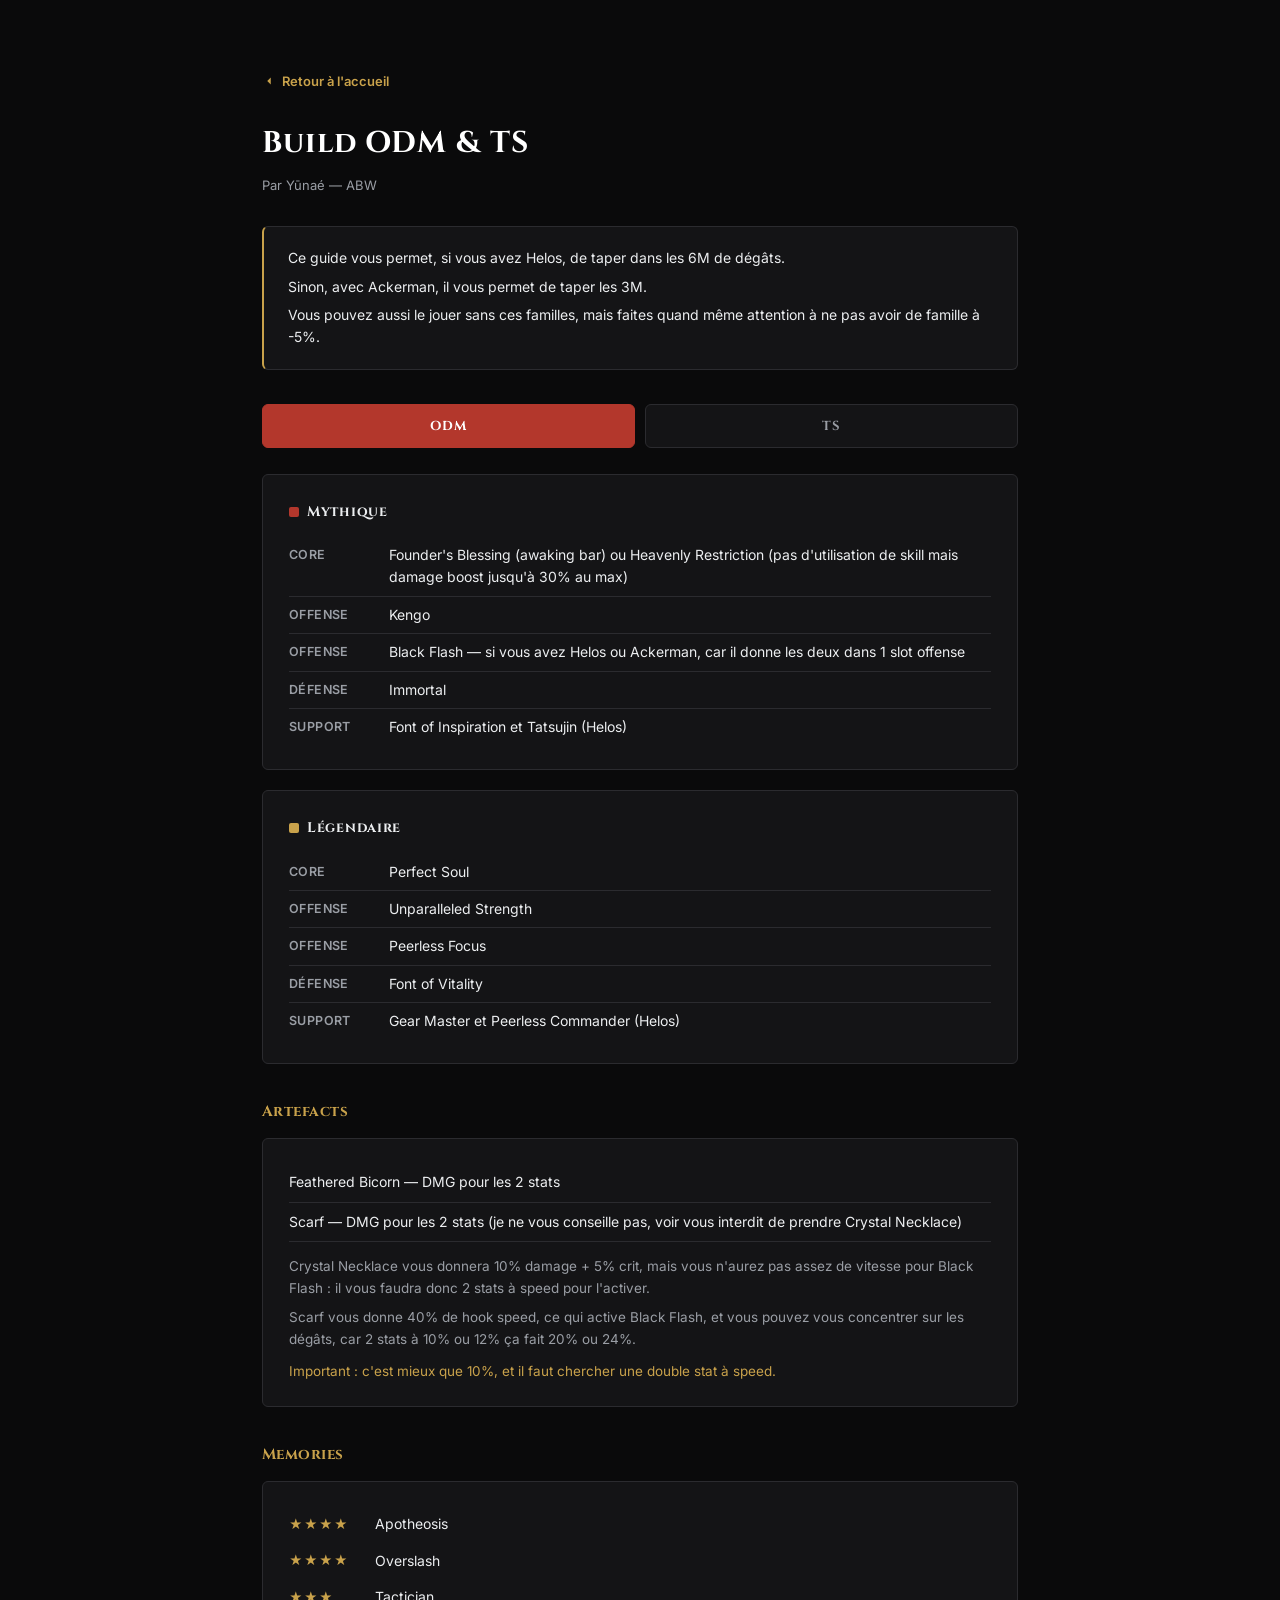
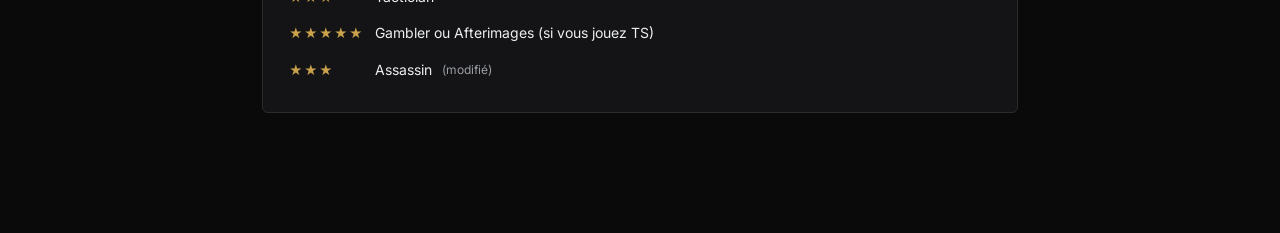
==== build.html @ 27827b83 "Add files via upload" ====
<!DOCTYPE html>
<html lang="fr">
<head>
<meta charset="UTF-8">
<meta name="viewport" content="width=device-width, initial-scale=1.0">
<title>ABW SITE — Build</title>
<link rel="stylesheet" href="style.css">
<style>
  .guide-wrap{max-width:820px;margin:0 auto;padding:70px 32px 100px;}
  .back-link{display:inline-flex;align-items:center;gap:6px;color:var(--gold);font-size:13px;font-weight:600;margin-bottom:28px;}
  .back-link svg{width:14px;height:14px;fill:var(--gold);transform:rotate(180deg);}
  .guide-wrap h1{font-size:30px;color:#fff;margin-bottom:8px;}
  .guide-meta{color:var(--text-muted);font-size:13px;margin-bottom:30px;}

  .info-block{background:var(--surface);border:1px solid var(--border);border-left:2px solid var(--gold);border-radius:6px;padding:20px 24px;margin-bottom:34px;}
  .info-block p{font-size:14px;color:var(--text);margin-bottom:6px;}
  .info-block p:last-child{margin-bottom:0;}

  .tabs{display:flex;gap:10px;margin-bottom:26px;}
  .tab-btn{flex:1;background:var(--surface);border:1px solid var(--border);color:var(--text-muted);font-family:'Cinzel',serif;font-weight:700;letter-spacing:0.08em;font-size:13px;padding:12px;border-radius:6px;cursor:pointer;transition:all .15s ease;}
  .tab-btn.active{background:var(--accent);color:#fff;border-color:var(--accent);}
  .tab-btn:hover:not(.active){background:var(--surface-2);color:#fff;}

  .tab-panel{display:none;}
  .tab-panel.active{display:block;}

  .rarity-block{background:var(--surface);border:1px solid var(--border);border-radius:6px;padding:24px 26px;margin-bottom:20px;}
  .rarity-title{display:inline-flex;align-items:center;gap:8px;font-family:'Cinzel',serif;font-weight:700;font-size:14px;letter-spacing:0.05em;margin-bottom:14px;}
  .dot{width:10px;height:10px;border-radius:2px;display:inline-block;}
  .dot.myth{background:var(--accent);}
  .dot.leg{background:var(--gold);}

  .perk-row{display:flex;gap:10px;padding:7px 0;border-bottom:1px solid var(--border);font-size:14px;}
  .perk-row:last-child{border-bottom:none;}
  .perk-slot{color:var(--text-muted);min-width:90px;font-weight:600;font-size:12.5px;text-transform:uppercase;letter-spacing:0.03em;padding-top:1px;}
  .perk-name{color:var(--text);}

  .sub-title{font-size:15px;color:var(--gold);font-family:'Cinzel',serif;font-weight:700;margin:36px 0 14px;letter-spacing:0.03em;}

  .artefact-row{display:flex;gap:10px;padding:8px 0;border-bottom:1px solid var(--border);font-size:14px;}
  .artefact-row:last-child{border-bottom:none;}

  .memory-row{display:flex;align-items:center;gap:10px;padding:7px 0;font-size:14px;}
  .stars{color:var(--gold);letter-spacing:1px;font-size:13px;min-width:76px;}
</style>
</head>
<body>

<div class="guide-wrap">
  <a class="back-link" href="index.html">
    <svg viewBox="0 0 24 24"><path d="M9 18l6-6-6-6v12z"/></svg>
    Retour à l'accueil
  </a>

  <h1>Build ODM &amp; TS</h1>
  <p class="guide-meta">Par Yūnaé — ABW</p>

  <div class="info-block">
    <p>Ce guide vous permet, si vous avez Helos, de taper dans les 6M de dégâts.</p>
    <p>Sinon, avec Ackerman, il vous permet de taper les 3M.</p>
    <p>Vous pouvez aussi le jouer sans ces familles, mais faites quand même attention à ne pas avoir de famille à -5%.</p>
  </div>

  <div class="tabs">
    <button class="tab-btn active" onclick="showTab('odm')" data-tag="odm">ODM</button>
    <button class="tab-btn" onclick="showTab('ts')" data-tag="ts">TS</button>
  </div>

  <div id="tab-odm" class="tab-panel active" data-search="odm perk odm build odm founder's blessing heavenly restriction kengo black flash immortal font of inspiration tatsujin perfect soul unparalleled strength peerless focus font of vitality gear master peerless commander">
    <div class="rarity-block">
      <div class="rarity-title"><span class="dot myth"></span>Mythique</div>
      <div class="perk-row"><span class="perk-slot">Core</span><span class="perk-name">Founder's Blessing (awaking bar) ou Heavenly Restriction (pas d'utilisation de skill mais damage boost jusqu'à 30% au max)</span></div>
      <div class="perk-row"><span class="perk-slot">Offense</span><span class="perk-name">Kengo</span></div>
      <div class="perk-row"><span class="perk-slot">Offense</span><span class="perk-name">Black Flash — si vous avez Helos ou Ackerman, car il donne les deux dans 1 slot offense</span></div>
      <div class="perk-row"><span class="perk-slot">Défense</span><span class="perk-name">Immortal</span></div>
      <div class="perk-row"><span class="perk-slot">Support</span><span class="perk-name">Font of Inspiration et Tatsujin (Helos)</span></div>
    </div>
    <div class="rarity-block">
      <div class="rarity-title"><span class="dot leg"></span>Légendaire</div>
      <div class="perk-row"><span class="perk-slot">Core</span><span class="perk-name">Perfect Soul</span></div>
      <div class="perk-row"><span class="perk-slot">Offense</span><span class="perk-name">Unparalleled Strength</span></div>
      <div class="perk-row"><span class="perk-slot">Offense</span><span class="perk-name">Peerless Focus</span></div>
      <div class="perk-row"><span class="perk-slot">Défense</span><span class="perk-name">Font of Vitality</span></div>
      <div class="perk-row"><span class="perk-slot">Support</span><span class="perk-name">Gear Master et Peerless Commander (Helos)</span></div>
    </div>
  </div>

  <div id="tab-ts" class="tab-panel" data-search="ts perk ts build ts maximum firepower heavenly restriction kengo everlasting flame immortal explosive fortune font of inspiration perfect soul unparalleled strength peerless focus font of vitality munitions master courage catalyst">
    <div class="rarity-block">
      <div class="rarity-title"><span class="dot myth"></span>Mythique</div>
      <div class="perk-row"><span class="perk-slot">Core</span><span class="perk-name">Maximum Firepower ou Heavenly Restriction (pas d'utilisation de skill mais damage boost jusqu'à 30% au max)</span></div>
      <div class="perk-row"><span class="perk-slot">Offense</span><span class="perk-name">Kengo</span></div>
      <div class="perk-row"><span class="perk-slot">Offense</span><span class="perk-name">Everlasting Flame</span></div>
      <div class="perk-row"><span class="perk-slot">Défense</span><span class="perk-name">Immortal</span></div>
      <div class="perk-row"><span class="perk-slot">Support</span><span class="perk-name">Explosive Fortune et Font of Inspiration (Helos)</span></div>
    </div>
    <div class="rarity-block">
      <div class="rarity-title"><span class="dot leg"></span>Légendaire</div>
      <div class="perk-row"><span class="perk-slot">Core</span><span class="perk-name">Perfect Soul</span></div>
      <div class="perk-row"><span class="perk-slot">Offense</span><span class="perk-name">Unparalleled Strength</span></div>
      <div class="perk-row"><span class="perk-slot">Offense</span><span class="perk-name">Peerless Focus</span></div>
      <div class="perk-row"><span class="perk-slot">Défense</span><span class="perk-name">Font of Vitality</span></div>
      <div class="perk-row"><span class="perk-slot">Support</span><span class="perk-name">Munitions Master et Courage Catalyst (Helos)</span></div>
    </div>
  </div>

  <div class="sub-title">Artefacts</div>
  <div class="rarity-block" data-search="artefacts feathered bicorn scarf crystal necklace">
    <div class="artefact-row">Feathered Bicorn — DMG pour les 2 stats</div>
    <div class="artefact-row">Scarf — DMG pour les 2 stats (je ne vous conseille pas, voir vous interdit de prendre Crystal Necklace)</div>
    <p style="font-size:13.5px;color:var(--text-muted);margin-top:14px;">Crystal Necklace vous donnera 10% damage + 5% crit, mais vous n'aurez pas assez de vitesse pour Black Flash : il vous faudra donc 2 stats à speed pour l'activer.</p>
    <p style="font-size:13.5px;color:var(--text-muted);margin-top:8px;">Scarf vous donne 40% de hook speed, ce qui active Black Flash, et vous pouvez vous concentrer sur les dégâts, car 2 stats à 10% ou 12% ça fait 20% ou 24%.</p>
    <p style="font-size:13.5px;color:var(--gold);margin-top:10px;">Important : c'est mieux que 10%, et il faut chercher une double stat à speed.</p>
  </div>

  <div class="sub-title">Memories</div>
  <div class="rarity-block" data-search="memories apotheosis overslash tactician gambler afterimages assassin">
    <div class="memory-row"><span class="stars">★★★★</span>Apotheosis</div>
    <div class="memory-row"><span class="stars">★★★★</span>Overslash</div>
    <div class="memory-row"><span class="stars">★★★</span>Tactician</div>
    <div class="memory-row"><span class="stars">★★★★★</span>Gambler ou Afterimages (si vous jouez TS)</div>
    <div class="memory-row"><span class="stars">★★★</span>Assassin <span style="color:var(--text-muted);font-size:12px;">(modifié)</span></div>
  </div>

</div>

<script>
function showTab(name){
  document.querySelectorAll('.tab-panel').forEach(p => p.classList.remove('active'));
  document.querySelectorAll('.tab-btn').forEach(b => b.classList.remove('active'));
  document.getElementById('tab-' + name).classList.add('active');
  document.querySelector('.tab-btn[data-tag="' + name + '"]').classList.add('active');
}
window.addEventListener('DOMContentLoaded', () => {
  const hash = window.location.hash.replace('#tab-','').replace('#','');
  if(hash === 'ts'){ showTab('ts'); }
});
</script>

</body>
</html>
---- style.css ----
@import url('https://fonts.googleapis.com/css2?family=Cinzel:wght@500;700&family=Inter:wght@400;500;600&display=swap');

:root{
  --bg:#0a0a0b;
  --surface:#141416;
  --surface-2:#1c1c1f;
  --border:#2b2b2f;
  --text:#eceef0;
  --text-muted:#9a9ea5;
  --accent:#b3372c;
  --accent-hover:#c94436;
  --gold:#c9a24b;
}

*{box-sizing:border-box;margin:0;padding:0;}

body{
  background:var(--bg);
  color:var(--text);
  font-family:'Inter',sans-serif;
  line-height:1.6;
}

h1,h2,h3{
  font-family:'Cinzel',serif;
  font-weight:700;
  letter-spacing:0.03em;
}

a{color:inherit;text-decoration:none;}

/* ---------- HERO ---------- */
.hero{
  position:relative;
  min-height:78vh;
  background:url('assets/banner.png') center center / cover no-repeat;
  display:flex;
  align-items:flex-end;
}

.hero::before{
  content:"";
  position:absolute;
  inset:0;
  background:linear-gradient(180deg, rgba(10,10,11,0.15) 0%, rgba(10,10,11,0.55) 55%, rgba(10,10,11,0.96) 100%);
}

.hero-content{
  position:relative;
  z-index:1;
  width:100%;
  max-width:1100px;
  margin:0 auto;
  padding:0 32px 56px;
  display:flex;
  flex-direction:column;
  align-items:flex-start;
  gap:18px;
}

.eyebrow{
  font-size:12px;
  letter-spacing:0.25em;
  text-transform:uppercase;
  color:var(--gold);
  font-weight:600;
}

.hero h1{
  font-size:clamp(34px,5vw,56px);
  color:#fff;
  text-shadow:0 2px 18px rgba(0,0,0,0.6);
}

.hero p{
  max-width:560px;
  color:var(--text-muted);
  font-size:15px;
}

.discord-btn{
  display:inline-flex;
  align-items:center;
  gap:10px;
  background:var(--accent);
  color:#fff;
  padding:13px 26px;
  border-radius:4px;
  font-weight:600;
  font-size:14px;
  letter-spacing:0.02em;
  border:1px solid rgba(255,255,255,0.08);
  transition:background 0.15s ease;
}
.discord-btn:hover{background:var(--accent-hover);}
.discord-btn svg{width:18px;height:18px;fill:#fff;}

/* ---------- WING DIVIDER ---------- */
.wing-divider{
  display:block;
  width:100%;
  height:34px;
}
.wing-divider svg{width:100%;height:100%;display:block;}
.wing-divider path{fill:var(--surface);}

/* ---------- SEARCH ---------- */
.search-section{
  background:var(--surface);
  padding:34px 32px 44px;
}
.search-wrap{
  max-width:640px;
  margin:0 auto;
  display:flex;
  align-items:center;
  gap:10px;
  background:var(--surface-2);
  border:1px solid var(--border);
  border-radius:6px;
  padding:0 16px;
  height:48px;
}
.search-wrap svg{width:17px;height:17px;flex-shrink:0;opacity:0.55;}
.search-wrap input{
  flex:1;
  height:100%;
  background:transparent;
  border:none;
  outline:none;
  color:var(--text);
  font-size:14px;
  font-family:'Inter',sans-serif;
}
.search-wrap input::placeholder{color:var(--text-muted);}

/* ---------- CATEGORIES ---------- */
.categories{
  background:var(--bg);
  padding:20px 32px 90px;
}
.categories-inner{
  max-width:1100px;
  margin:0 auto;
}
.section-label{
  font-size:12px;
  letter-spacing:0.2em;
  text-transform:uppercase;
  color:var(--gold);
  font-weight:600;
  margin-bottom:10px;
}
.section-title{
  font-size:26px;
  margin-bottom:36px;
}

.grid{
  display:grid;
  grid-template-columns:repeat(3,1fr);
  gap:1px;
  background:var(--border);
  border:1px solid var(--border);
}

.card{
  background:var(--bg);
  padding:30px 26px;
  display:flex;
  flex-direction:column;
  gap:12px;
  transition:background 0.15s ease;
}
.card:hover{background:var(--surface);}

.card-index{
  font-family:'Cinzel',serif;
  font-size:12px;
  letter-spacing:0.15em;
  color:var(--accent);
  font-weight:700;
}

.card h3{
  font-size:18px;
  color:#fff;
}

.card p{
  font-size:13.5px;
  color:var(--text-muted);
  flex:1;
}

.card-link{
  font-size:12.5px;
  font-weight:600;
  letter-spacing:0.03em;
  color:var(--gold);
  display:inline-flex;
  align-items:center;
  gap:6px;
  margin-top:4px;
}
.card-link svg{width:12px;height:12px;fill:var(--gold);}

/* ---------- FOOTER ---------- */
footer{
  border-top:1px solid var(--border);
  padding:26px 32px;
  text-align:center;
  color:var(--text-muted);
  font-size:12.5px;
}

/* ---------- RESPONSIVE ---------- */
@media (max-width:820px){
  .grid{grid-template-columns:repeat(2,1fr);}
}
@media (max-width:560px){
  .grid{grid-template-columns:1fr;}
  .hero{min-height:64vh;}
}

/* ---------- ACCESSIBILITY ---------- */
a:focus-visible,
input:focus-visible,
.discord-btn:focus-visible{
  outline:2px solid var(--gold);
  outline-offset:2px;
}
@media (prefers-reduced-motion: reduce){
  *{transition:none !important;}
}
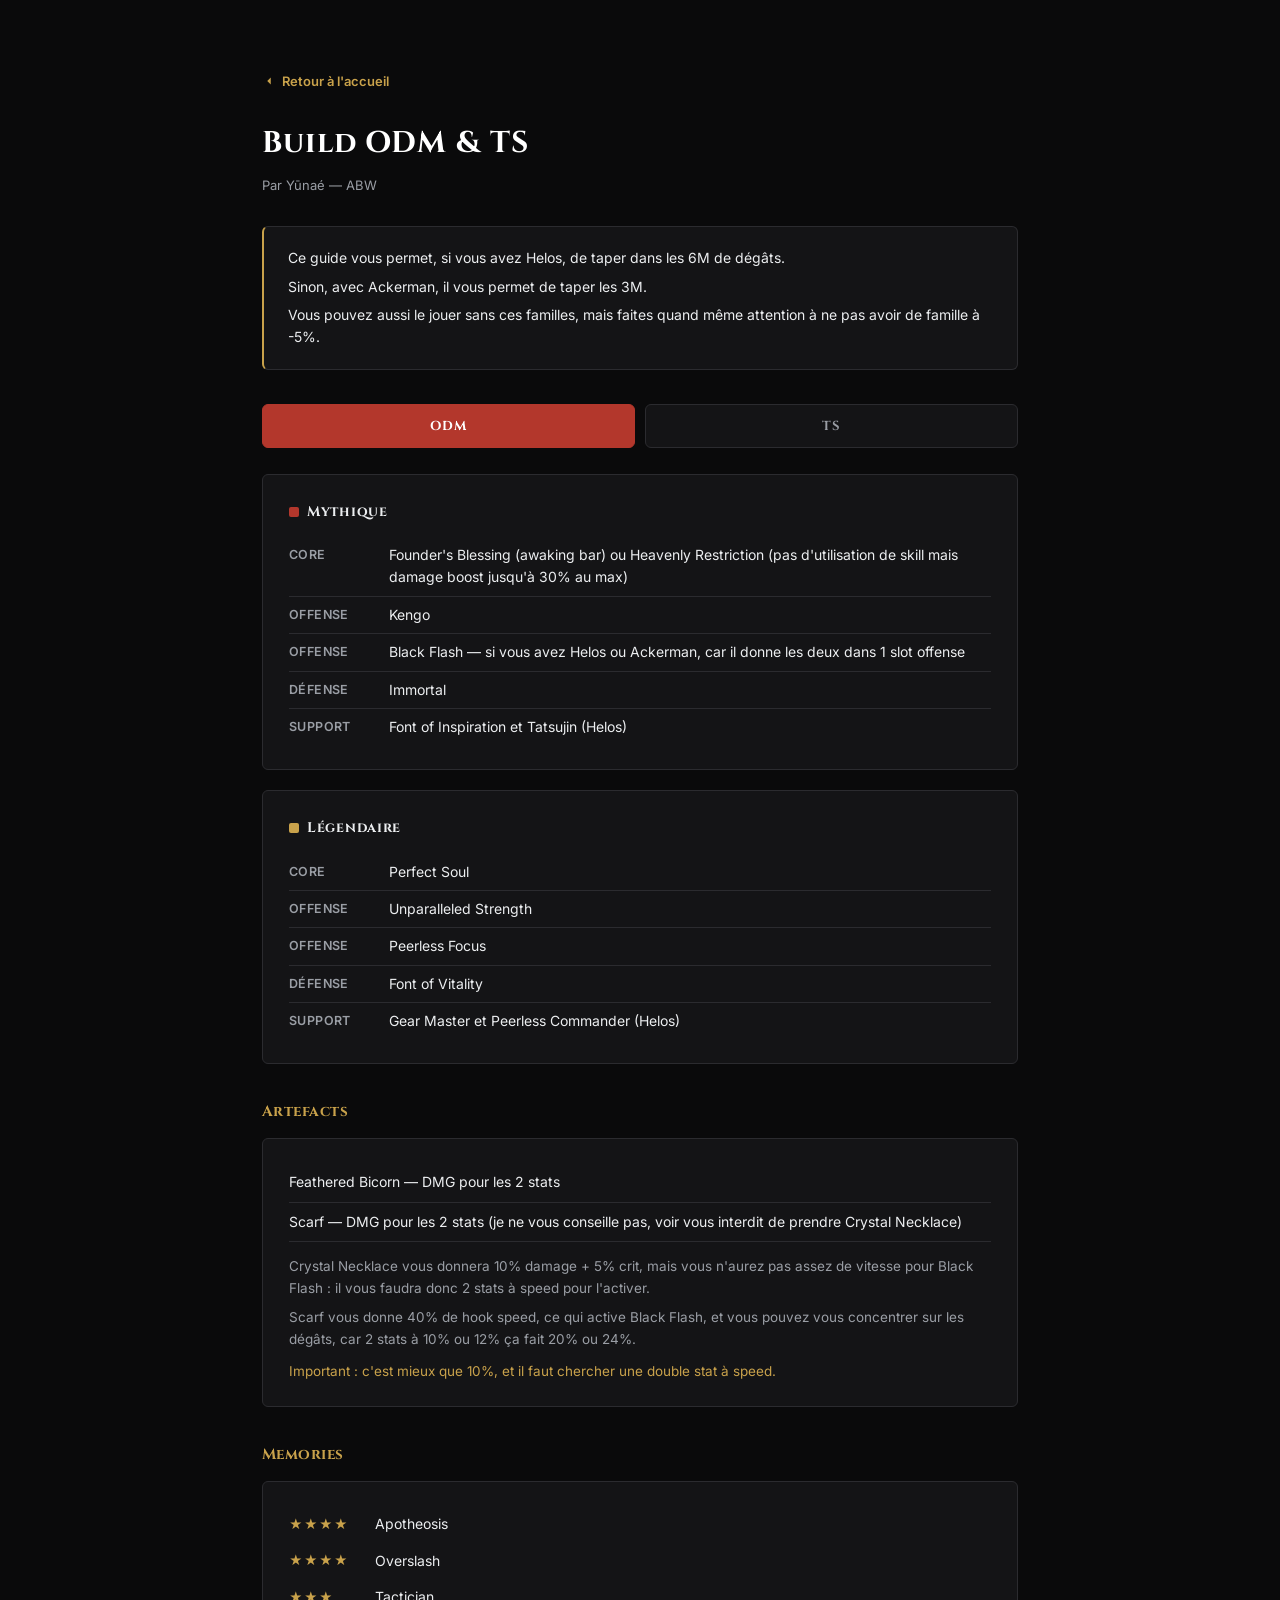
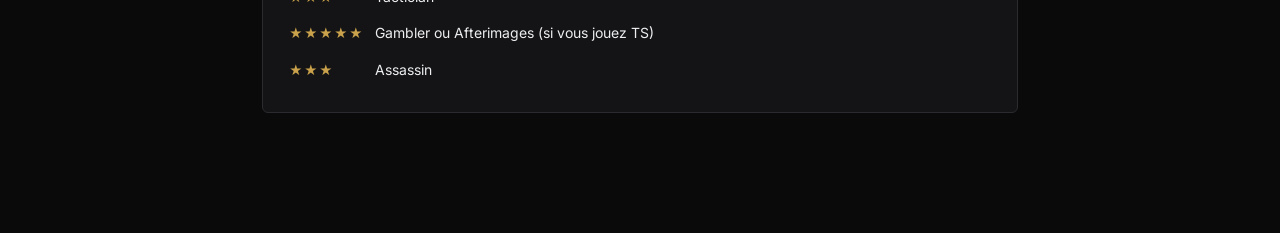
==== commit b1bb9522: "Add files via upload" ====
--- a/build.html
+++ b/build.html
@@ -119,7 +119,7 @@
     <div class="memory-row"><span class="stars">★★★★</span>Overslash</div>
     <div class="memory-row"><span class="stars">★★★</span>Tactician</div>
     <div class="memory-row"><span class="stars">★★★★★</span>Gambler ou Afterimages (si vous jouez TS)</div>
-    <div class="memory-row"><span class="stars">★★★</span>Assassin <span style="color:var(--text-muted);font-size:12px;">(modifié)</span></div>
+    <div class="memory-row"><span class="stars">★★★</span>Assassin <span style="color:var(--text-muted);font-size:12px;"></span></div>
   </div>
 
 </div>
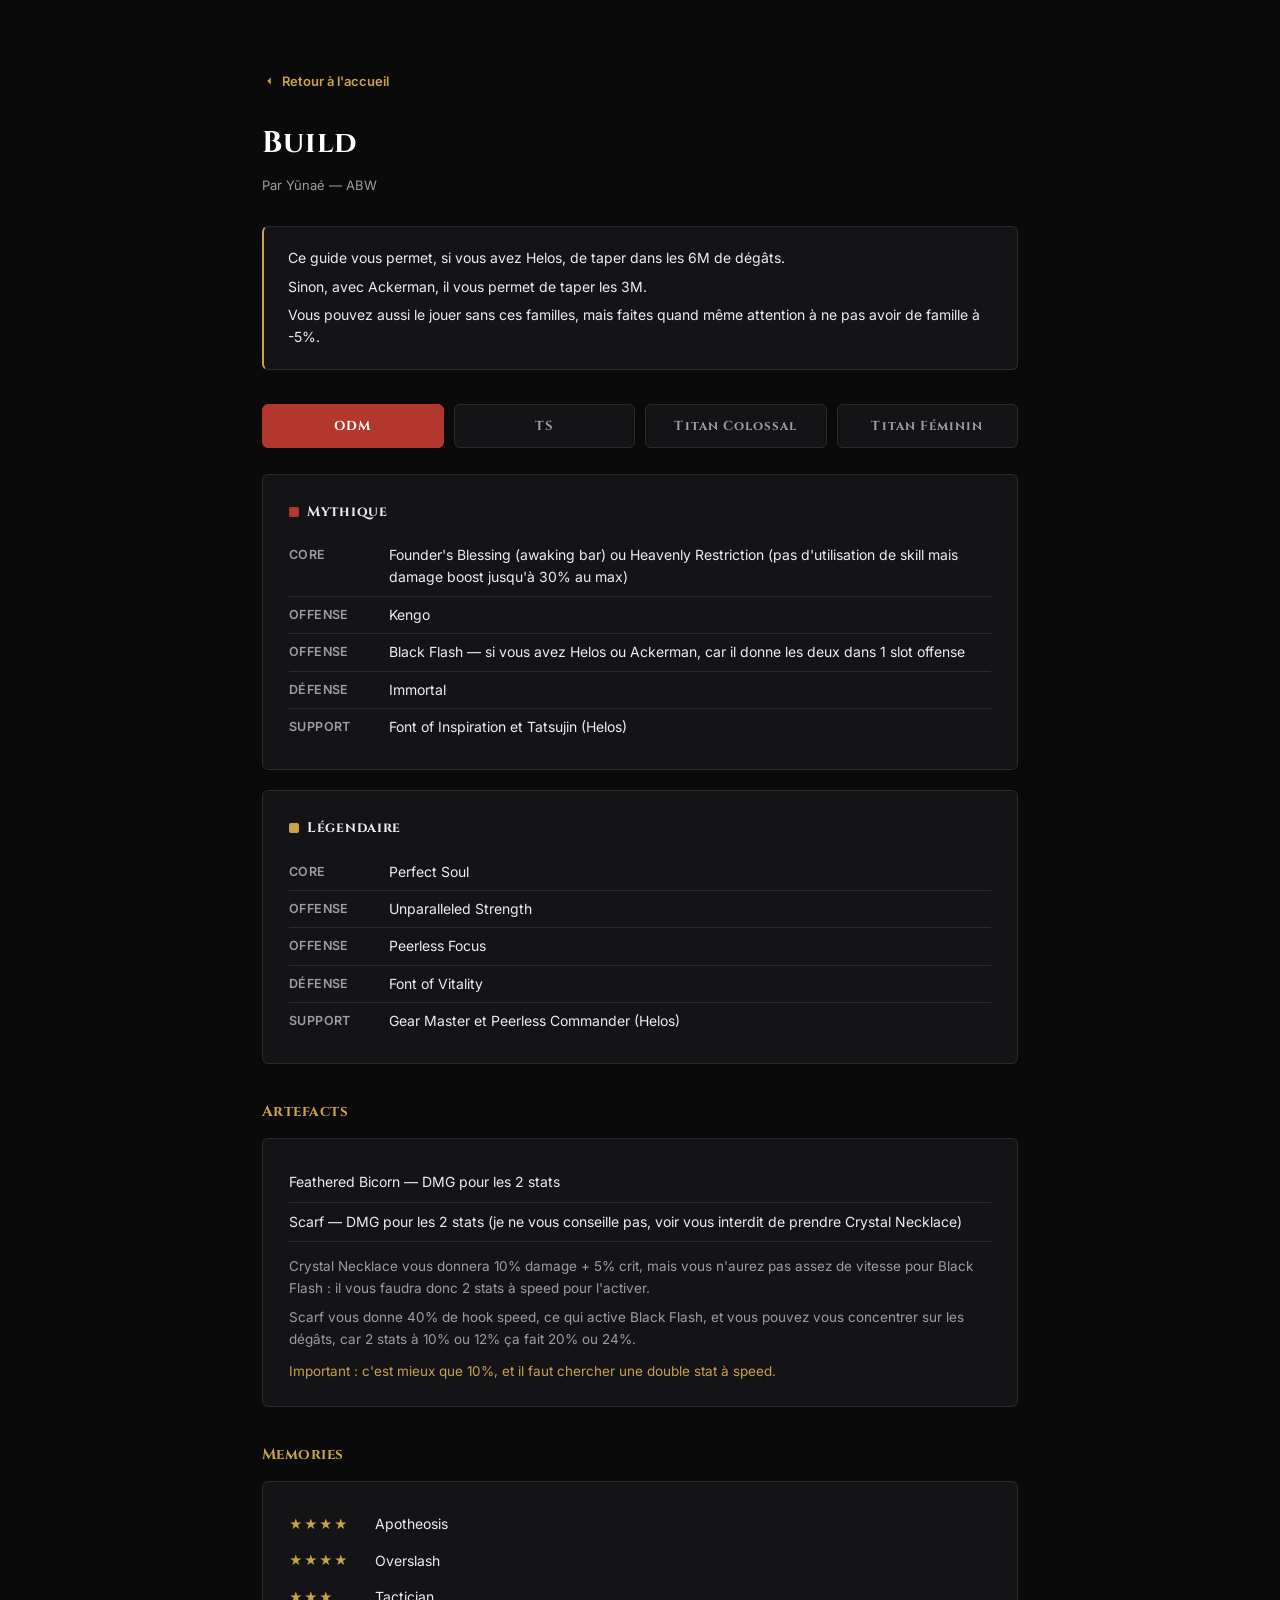
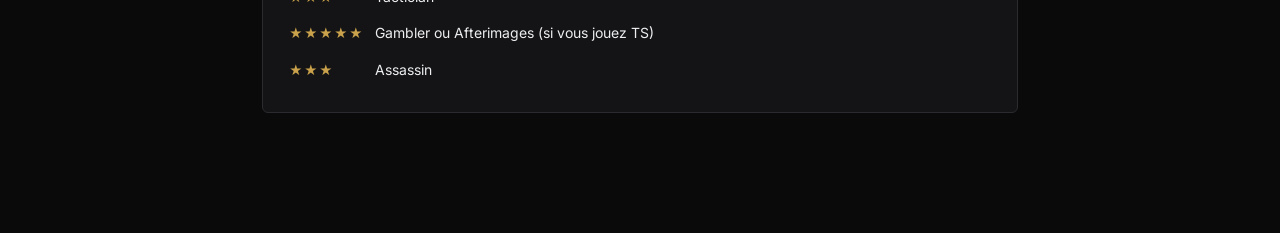
==== commit 9e9ca1b1: "Add files via upload" ====
--- a/build.html
+++ b/build.html
@@ -52,7 +52,7 @@
     Retour à l'accueil
   </a>
 
-  <h1>Build ODM &amp; TS</h1>
+  <h1>Build</h1>
   <p class="guide-meta">Par Yūnaé — ABW</p>
 
   <div class="info-block">
@@ -64,6 +64,8 @@
   <div class="tabs">
     <button class="tab-btn active" onclick="showTab('odm')" data-tag="odm">ODM</button>
     <button class="tab-btn" onclick="showTab('ts')" data-tag="ts">TS</button>
+    <button class="tab-btn" onclick="showTab('colossal')" data-tag="colossal">Titan Colossal</button>
+    <button class="tab-btn" onclick="showTab('feminin')" data-tag="feminin">Titan Féminin</button>
   </div>
 
   <div id="tab-odm" class="tab-panel active" data-search="odm perk odm build odm founder's blessing heavenly restriction kengo black flash immortal font of inspiration tatsujin perfect soul unparalleled strength peerless focus font of vitality gear master peerless commander">
@@ -104,6 +106,77 @@
     </div>
   </div>
 
+  <div id="tab-colossal" class="tab-panel" data-search="titan colossal perk founder's blessing art of war immortal adaptation font of inspiration peerless commander unwavering belief skills chaos titan shifting founder order rising slash hellfire barrage order rage artefacts scars colossal shifter damage scorched cloak crystal necklace memories apotheosis gambler tactician quakestrike furyforge">
+    <div class="rarity-block">
+      <div class="rarity-title" style="color:var(--gold);">Best famille</div>
+      <div class="perk-row"><span class="perk-slot">Famille</span><span class="perk-name">Reiss ou Fritz</span></div>
+    </div>
+
+    <div class="rarity-block">
+      <div class="rarity-title"><span class="dot myth"></span>Perk Mythique</div>
+      <div class="perk-row"><span class="perk-slot">Core</span><span class="perk-name">Founder's Blessing</span></div>
+      <div class="perk-row"><span class="perk-slot">Offense</span><span class="perk-name">Art of War</span></div>
+      <div class="perk-row"><span class="perk-slot">Défense</span><span class="perk-name">Immortal</span></div>
+      <div class="perk-row"><span class="perk-slot">Défense</span><span class="perk-name">Adaptation</span></div>
+      <div class="perk-row"><span class="perk-slot">Support</span><span class="perk-name">Font of Inspiration</span></div>
+      <div class="perk-row"><span class="perk-slot">Support</span><span class="perk-name">Peerless Commander ou Unwavering Belief si pas de résonance max</span></div>
+    </div>
+
+    <div class="sub-title">Artefacts</div>
+    <div class="rarity-block">
+      <div class="artefact-row">Scars — Colossal Shifter damage x2</div>
+      <div class="artefact-row">Scorched Cloak ou Crystal Necklace si pas de résonance max</div>
+    </div>
+
+    <div class="sub-title">Memories</div>
+    <div class="rarity-block">
+      <div class="memory-row"><span class="stars">★★★★</span>Apotheosis</div>
+      <div class="memory-row"><span class="stars">★★★★</span>Gambler</div>
+      <div class="memory-row"><span class="stars">★★★</span>Tactician</div>
+      <div class="memory-row"><span class="stars">★★★</span>Quakestrike</div>
+      <div class="memory-row"><span class="stars">★★</span>Furyforge</div>
+    </div>
+  </div>
+
+  <div id="tab-feminin" class="tab-panel" data-search="titan feminin best famille leonhart fritz perk mythique founder's blessing art of war immortal adaptation unwavering belief font of inspiration perk legendaire indefatigable warchief font of vitality peerless constitution peerless commander sixth sense artefacts female scars crystal necklace memories apotheosis gambler tactician quakestrike furyforge modifie">
+    <div class="rarity-block">
+      <div class="rarity-title" style="color:var(--gold);">Best famille</div>
+      <div class="perk-row"><span class="perk-slot">Famille</span><span class="perk-name">Leonhart ou Fritz</span></div>
+    </div>
+
+    <div class="rarity-block">
+      <div class="rarity-title"><span class="dot myth"></span>Perk Mythique</div>
+      <div class="perk-row"><span class="perk-slot">Core</span><span class="perk-name">Founder's Blessing</span></div>
+      <div class="perk-row"><span class="perk-slot">Offense</span><span class="perk-name">Art of War</span></div>
+      <div class="perk-row"><span class="perk-slot">Défense</span><span class="perk-name">Immortal — si vous avez Fritz, vous avez droit à une défense en +, mettez Adaptation</span></div>
+      <div class="perk-row"><span class="perk-slot">Support</span><span class="perk-name">Unwavering Belief — si vous avez Fritz, vous avez droit à un support en +, mettez Font of Inspiration</span></div>
+    </div>
+
+    <div class="rarity-block">
+      <div class="rarity-title"><span class="dot leg"></span>Perk Légendaire</div>
+      <div class="perk-row"><span class="perk-slot">Core</span><span class="perk-name">Indefatigable</span></div>
+      <div class="perk-row"><span class="perk-slot">Offense</span><span class="perk-name">Warchief</span></div>
+      <div class="perk-row"><span class="perk-slot">Défense</span><span class="perk-name">Font of Vitality — si vous avez Fritz, vous avez droit à une défense en +, mettez Peerless Constitution</span></div>
+      <div class="perk-row"><span class="perk-slot">Support</span><span class="perk-name">Peerless Commander — si vous avez Fritz, vous avez droit à un support en +, mettez Sixth Sense</span></div>
+    </div>
+
+    <div class="sub-title">Artefacts</div>
+    <div class="rarity-block">
+      <div class="artefact-row">Female Scars (dmg shifter)</div>
+      <div class="artefact-row">Crystal Necklace (dmg shifter)</div>
+    </div>
+
+    <div class="sub-title">Memories</div>
+    <div class="rarity-block">
+      <div class="memory-row"><span class="stars">★★★★</span>Apotheosis</div>
+      <div class="memory-row"><span class="stars">★★★★</span>Gambler</div>
+      <div class="memory-row"><span class="stars">★★★</span>Tactician</div>
+      <div class="memory-row"><span class="stars">★★★</span>Quakestrike</div>
+      <div class="memory-row"><span class="stars">★★★</span>Furyforge <span style="color:var(--text-muted);font-size:12px;">(modifié)</span></div>
+    </div>
+  </div>
+
+  <div id="shared-artefacts-memories">
   <div class="sub-title">Artefacts</div>
   <div class="rarity-block" data-search="artefacts feathered bicorn scarf crystal necklace">
     <div class="artefact-row">Feathered Bicorn — DMG pour les 2 stats</div>
@@ -121,6 +194,7 @@
     <div class="memory-row"><span class="stars">★★★★★</span>Gambler ou Afterimages (si vous jouez TS)</div>
     <div class="memory-row"><span class="stars">★★★</span>Assassin <span style="color:var(--text-muted);font-size:12px;"></span></div>
   </div>
+  </div>
 
 </div>
 
@@ -130,10 +204,14 @@
   document.querySelectorAll('.tab-btn').forEach(b => b.classList.remove('active'));
   document.getElementById('tab-' + name).classList.add('active');
   document.querySelector('.tab-btn[data-tag="' + name + '"]').classList.add('active');
+  const shared = document.getElementById('shared-artefacts-memories');
+  shared.style.display = (name === 'colossal' || name === 'feminin') ? 'none' : '';
 }
 window.addEventListener('DOMContentLoaded', () => {
   const hash = window.location.hash.replace('#tab-','').replace('#','');
   if(hash === 'ts'){ showTab('ts'); }
+  else if(hash === 'colossal'){ showTab('colossal'); }
+  else if(hash === 'feminin'){ showTab('feminin'); }
 });
 </script>
 
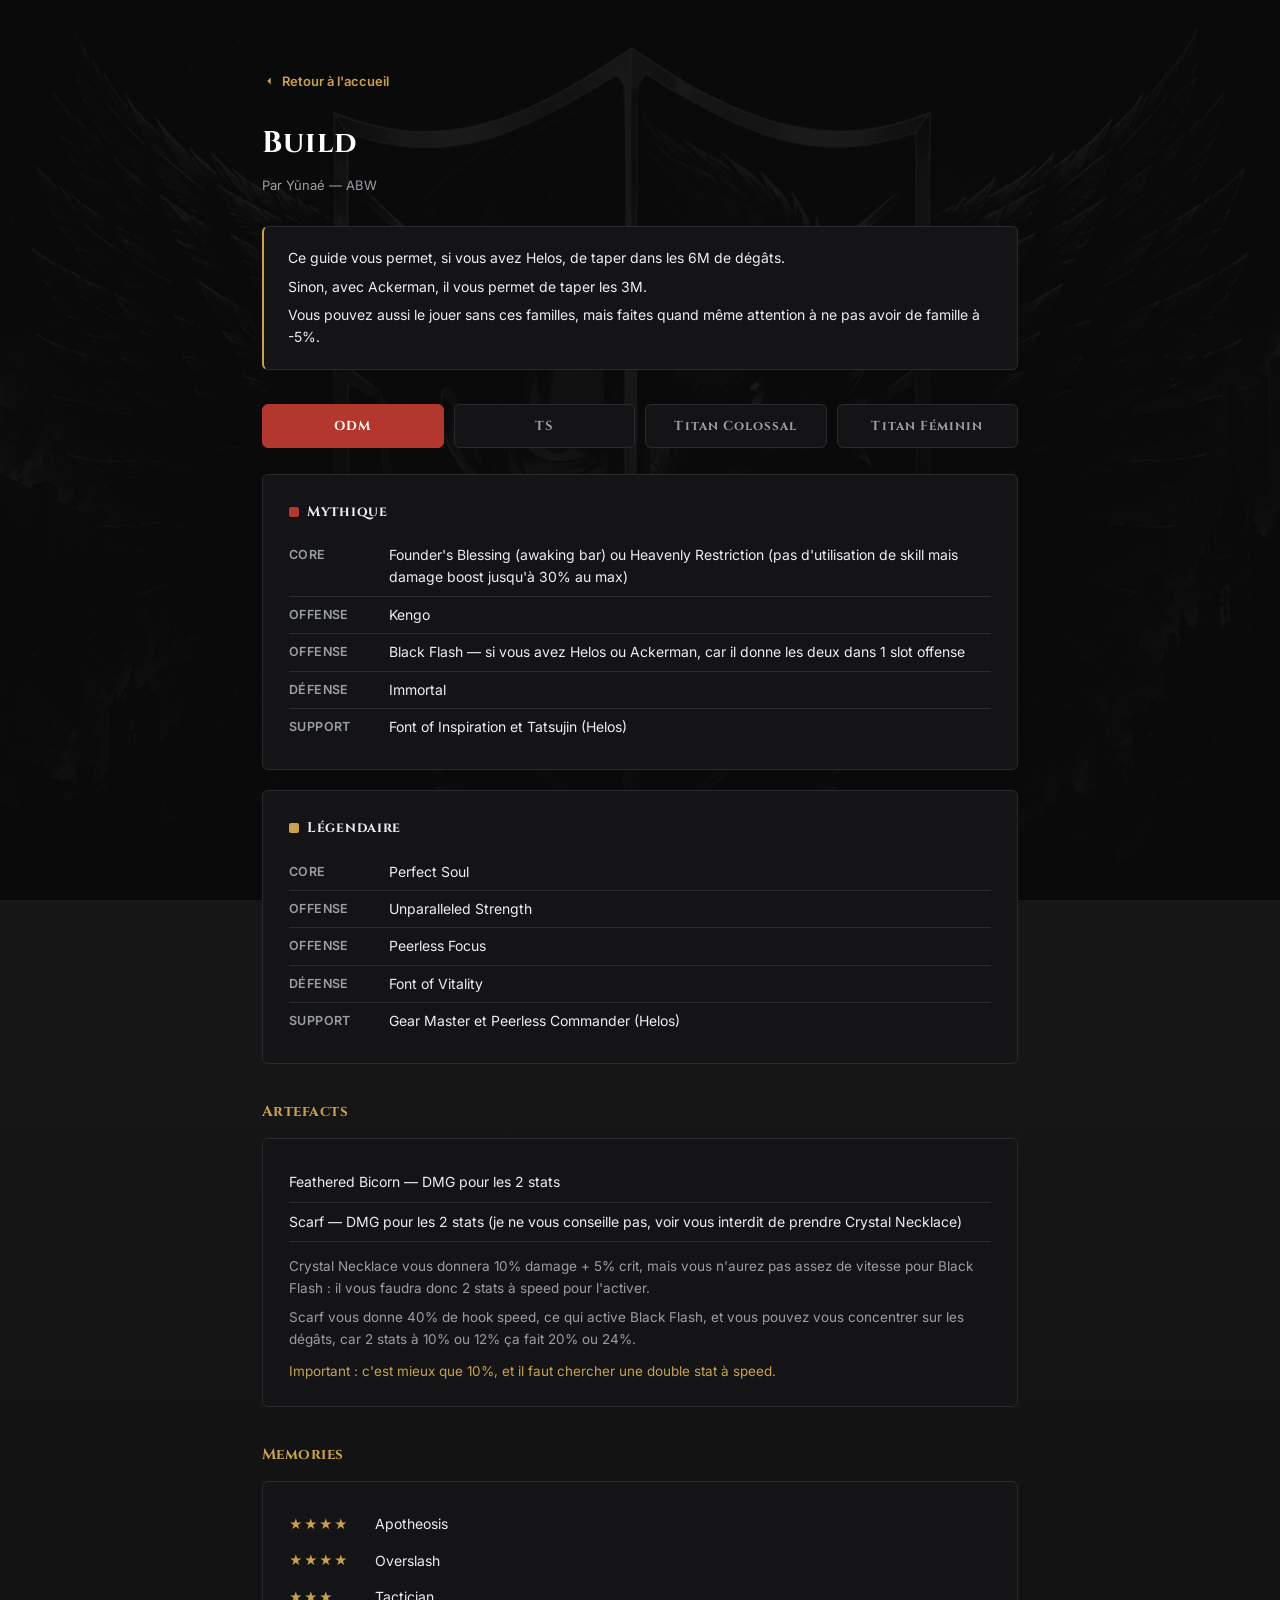
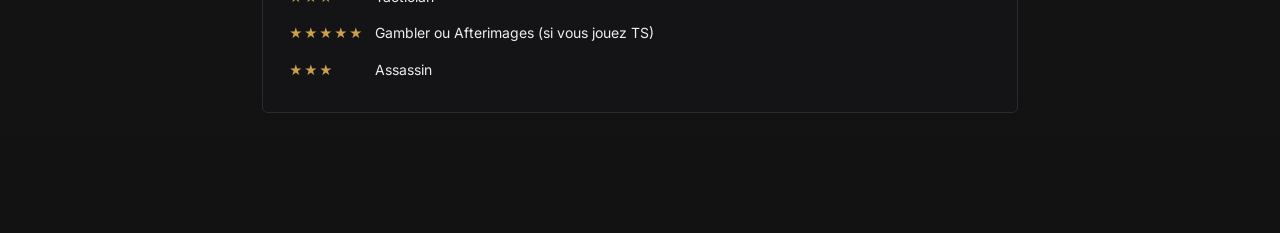
==== commit 5d929b7a: "Add files via upload" ====
--- a/build.html
+++ b/build.html
@@ -6,6 +6,11 @@
 <title>ABW SITE — Build</title>
 <link rel="stylesheet" href="style.css">
 <style>
+  body{
+    background:
+      linear-gradient(180deg, rgba(10,10,11,0.93) 0%, rgba(10,10,11,0.97) 100%),
+      url('assets/banner.png') center center / cover no-repeat fixed;
+  }
   .guide-wrap{max-width:820px;margin:0 auto;padding:70px 32px 100px;}
   .back-link{display:inline-flex;align-items:center;gap:6px;color:var(--gold);font-size:13px;font-weight:600;margin-bottom:28px;}
   .back-link svg{width:14px;height:14px;fill:var(--gold);transform:rotate(180deg);}
